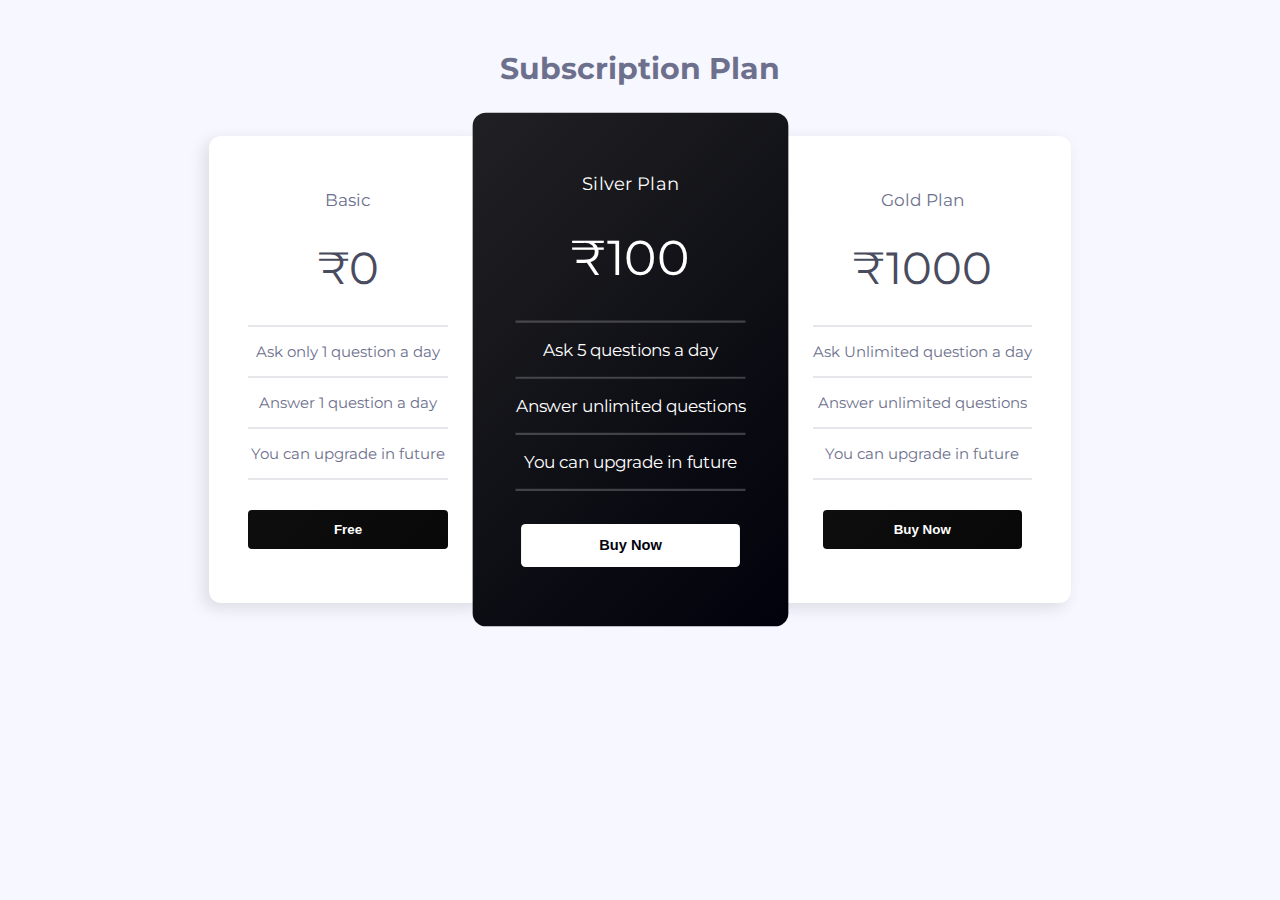
==== index.html @ f2072dca "Rename plan.html to index.html" ====
<!DOCTYPE html>
<html lang="en">
<head>
    <meta charset="UTF-8">
    <meta http-equiv="X-UA-Compatible" content="IE=edge">
    <meta name="viewport" content="width=device-width, initial-scale=1.0">
    <title>Document</title>

    <!-- <link rel="icon" type="image/png" sizes="32x32" href="./images/favicon-32x32.png" /> -->
    <link rel="preconnect" href="https://fonts.gstatic.com" />
    <link href="https://fonts.googleapis.com/css2?family=Montserrat:wght@700&display=swap" rel="stylesheet" />
    <link rel="stylesheet" href="plan.css">
    <title>Subscription Plan</title>
    </head>
    
    <body>
      <header>
        <h1>Subscription Plan</h1>
      </header>
      <div class="cards">
        <div class="card shadow">
          <ul>
            <li class="pack">Basic</li>
            <li id="basic" class="price bottom-bar">&#x20b9;0</li>
            <li class="bottom-bar">Ask only  1 question  a day</li>
            <li class="bottom-bar">Answer 1 question a day</li>
            <li class="bottom-bar">You can upgrade in future</li>
            <li><button class="btn">Free</button></li>
          </ul>
        </div>
        <div class="card active">
          <ul>
            <li class="pack">Silver Plan</li>
            <li id="professional" class="price bottom-bar">&#x20b9;100</li>
            <li class="bottom-bar">Ask 5 questions a day</li>
            <li class="bottom-bar">Answer unlimited questions</li>
            <li class="bottom-bar">You can upgrade in future</li>
            <li><button class="btn active-btn" onclick="window.location.href=' https://checkout.stripe.com/c/pay/cs_test_a1O14YlQXGfFQskhM7VuxrQ1fVtc6GUXXMdTdLvvVKU1vteurA0psP9XcR#[base64]%2FJ21xcXV2Pyoqb3YrdnF3bHVgK2ZqaConKSdpamZkaWAnPydgaycpJ2BoZ2BhVmpwd2ZgJz8nZ3B8Wmdxa1o0SG51SjJWQGhgN3Y0dGp0U2hsXFRAQkgneCUl';">Buy Now</button></li>
          </ul>
        </div>
        <div class="card shadow">
          <ul>
            <li class="pack">Gold Plan</li>
            <li id="master" class="price bottom-bar">&#x20b9;1000</li>
            <li class="bottom-bar">Ask Unlimited question a day</li>
            <li class="bottom-bar">Answer unlimited questions</li>
            <li class="bottom-bar">You can upgrade in future</li>
            <li><button class="btn" onclick="window.location.href=' https://checkout.stripe.com/c/pay/cs_test_a1v2BMcPEGdJXX5kg13nZc8gZ8GAog7TgOjzRCgkD8pbk78Hsi5jwOLrYj#[base64]%2FJ21xcXV2Pyoqb3YrdnF3bHVgK2ZqaConKSdpamZkaWAnPydgaycpJ2BoZ2BhVmpwd2ZgJz8nZ3B8Wmdxa1o0SG50PEBWQGhgN3Y0dGp0TnBxbkw9fE4neCUl';">Buy Now</button></li>
          </ul>
        </div>
      </div>

    </body>
</html>
---- plan.css ----
* {
    box-sizing: border-box;
    margin: 0;
    padding: 0;
  }
  html {
    font-size: 15px;
  }
  body {
    background: #f7f7ff;
    font-family: "Montserrat", sans-serif;
    width: 80%;
    max-width: 1440px;
    margin: 0 auto;
    display: flex;
    flex-direction: column;
    align-items: center;
    overflow-x: hidden;
  }
  header {
    color: hsl(233, 13%, 49%);
    margin: 3.3rem 0;
    display: flex;
    flex-direction: column;
    justify-content: center;
    align-items: center;
  }
  /* .toggle {
    margin-top: 2rem;
    color: hsl(234, 14%, 74%);
    display: flex;
    align-items: center;
  }
  .toggle-btn {
    margin: 0 1rem;
  }
  .checkbox {
    display: none;
  } */
  
  .sub {
    background: linear-gradient(
      135deg,
      rgba(163, 168, 240, 1) 0%,
      rgb(213, 221, 105) 100%
    );
    display: flex;
    justify-content: flex-start;
    align-items: center;
    /* height: 25px;
    width: 50px; */
    height: 1.6rem;
    width: 3.3rem;
    border-radius: 1.6rem;
    padding: 0.3rem;
  }
  /* .circle {
    background-color: #fff;
    height: 1.4rem;
    width: 1.4rem;
    border-radius: 50%;
  }
  .checkbox:checked + .sub {
    justify-content: flex-end;
  } */
  
  .cards {
    display: flex;
    justify-content: center;
    align-items: center;
    flex-wrap: wrap;
  }
  
  .card {
    background: #fff;
    color: hsl(233, 13%, 49%);
    border-radius: 0.8rem;
  }
  
  .cards .card.active {
    background: linear-gradient(
      135deg,
      rgb(33, 33, 36) 0%,
      rgb(0, 1, 10) 100%
    );
    color: #fff;
    display: flex;
    align-items: center;
    transform: scale(1.1);
    z-index: 1;
  }
  ul {
    margin: 2.6rem;
    display: flex;
    flex-direction: column;
    align-items: center;
    justify-content: space-around;
  }
  ul li {
    list-style-type: none;
    display: flex;
    justify-content: center;
    width: 100%;
    padding: 1rem 0;
  }
  ul li.price {
    font-size: 3rem;
    color: hsl(232, 13%, 33%);
    padding-bottom: 2rem;
  }
  .shadow {
    box-shadow: -5px 5px 15px 1px rgba(0, 0, 0, 0.1);
  }
  
  .card.active .price {
    color: #fff;
  }
  
  .btn {
    margin-top: 1rem;
    height: 2.6rem;
    width: 13.3rem;
    display: flex;
    justify-content: center;
    align-items: center;
    border-radius: 4px;
    background: linear-gradient(
      135deg,
      rgb(14, 14, 15) 0%,
      rgb(8, 8, 8) 100%
    );
    color: #fff;
    outline: none;
    border: 0;
    font-weight: bold;
  }

  .btn:hover{
    cursor:pointer;
  }
  .active-btn {
    background: #fff;
    color: hsl(240, 75%, 3%);
  }
  .bottom-bar {
    border-bottom: 2px solid hsla(240, 8%, 85%, 0.582);
  }
  .card.active .bottom-bar {
    border-bottom: 2px solid hsla(240, 8%, 85%, 0.253);
  }
  .pack {
    font-size: 1.1rem;
  }
  
  @media (max-width: 280px) {
    ul {
      margin: 1rem;
    }
    h1 {
      font-size: 1.2rem;
    }
 
    .cards {
      margin: 0;
      display: flex;
      flex-direction: column;
    }
  
    .card {
      transform: scale(0.8);
      margin-bottom: 1rem;
    }
    .cards .card.active {
      transform: scale(0.8);
    }
  }
  
  @media (min-width: 280px) and (max-width: 320px) {
    ul {
      margin: 20px;
    }
    .cards {
      display: flex;
      flex-direction: column;
    }
    .card {
      margin-bottom: 1rem;
    }
    .cards .card.active {
      transform: scale(1);
    }
  }
  
  @media (min-width: 320px) and (max-width: 414px) {
    .cards {
      display: flex;
      flex-direction: column;
    }
    .card {
      margin-bottom: 1rem;
    }
    .cards .card.active {
      transform: scale(1);
    }
  }
  @media (min-width: 414px) and (max-width: 768px) {
    .card {
      margin-bottom: 1rem;
      margin-right: 1rem;
    }
    .cards .card.active {
      transform: scale(1);
    }
  }
  @media (min-width: 768px) and (max-width: 1046px) {
    .cards {
      display: flex;
    }
    .card {
      margin-bottom: 1rem;
      margin-right: 1rem;
    }
    .cards .card.active {
      transform: scale(1);
    }
  }
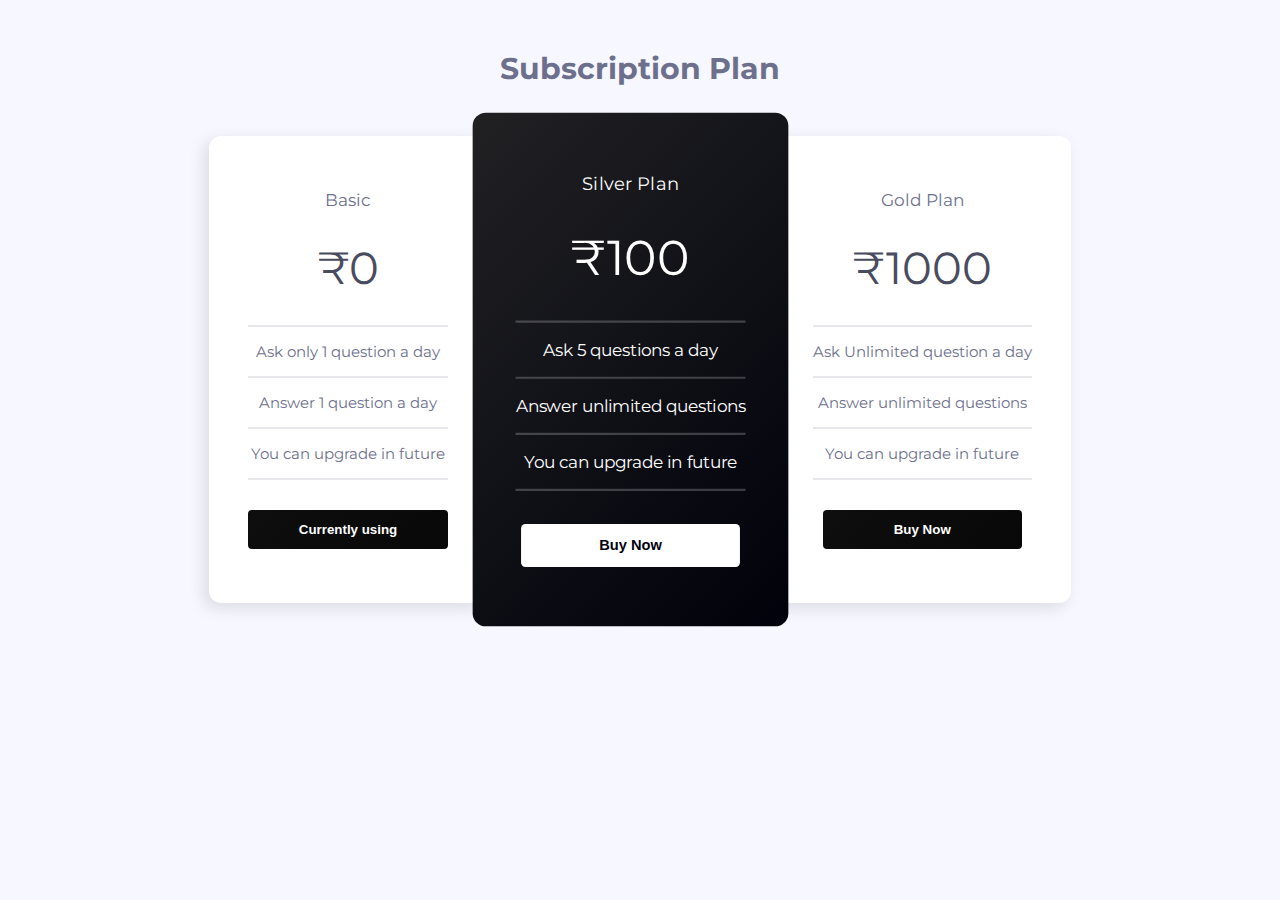
==== commit 1b3bda8b: "Update index.html" ====
--- a/index.html
+++ b/index.html
@@ -4,7 +4,7 @@
     <meta charset="UTF-8">
     <meta http-equiv="X-UA-Compatible" content="IE=edge">
     <meta name="viewport" content="width=device-width, initial-scale=1.0">
-    <title>Document</title>
+    <title>Subscription Plan</title>
 
     <!-- <link rel="icon" type="image/png" sizes="32x32" href="./images/favicon-32x32.png" /> -->
     <link rel="preconnect" href="https://fonts.gstatic.com" />
@@ -25,7 +25,7 @@
             <li class="bottom-bar">Ask only  1 question  a day</li>
             <li class="bottom-bar">Answer 1 question a day</li>
             <li class="bottom-bar">You can upgrade in future</li>
-            <li><button class="btn">Free</button></li>
+            <li><button class="btn">Currently using</button></li>
           </ul>
         </div>
         <div class="card active">
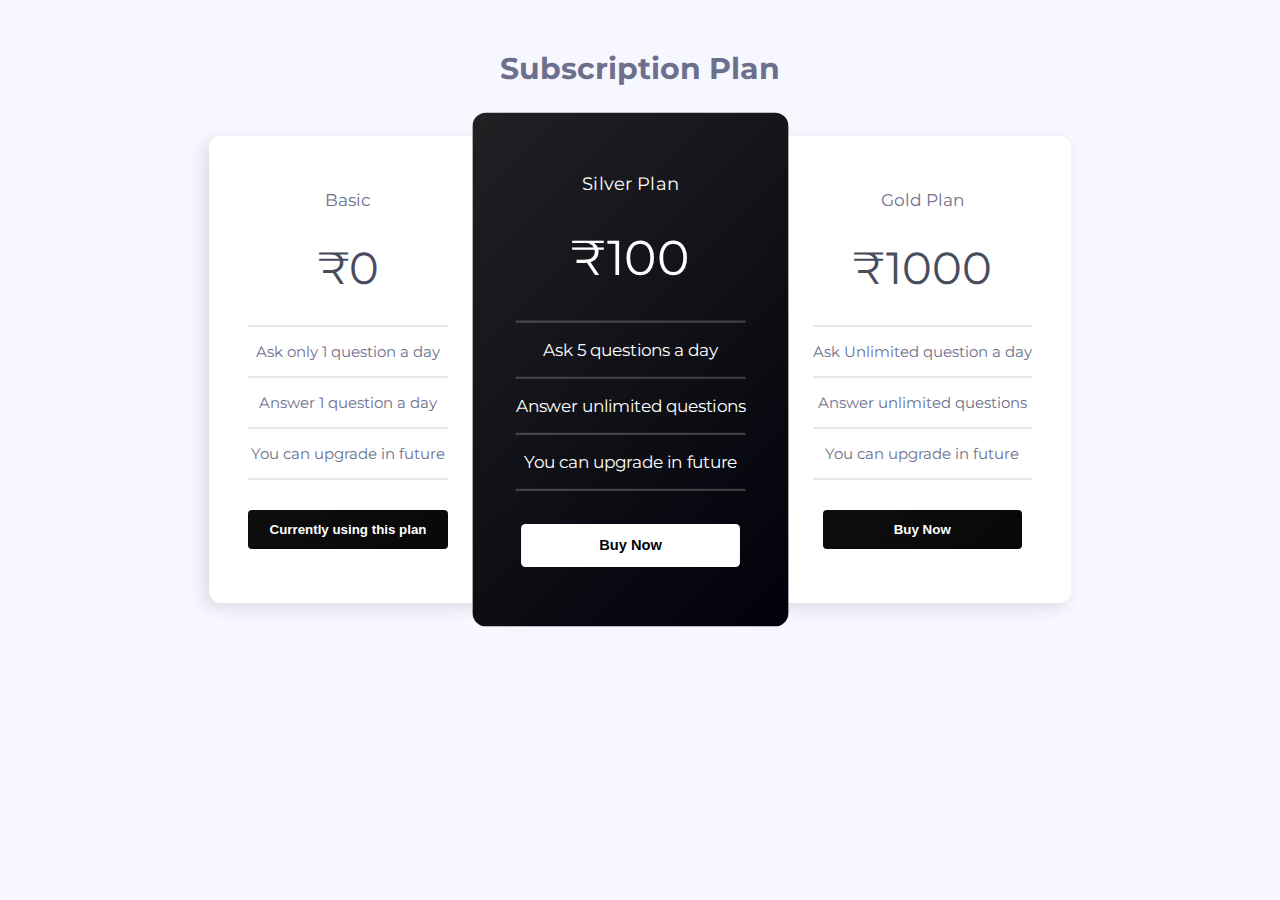
==== commit 3a570e79: "Update index.html" ====
--- a/index.html
+++ b/index.html
@@ -25,7 +25,7 @@
             <li class="bottom-bar">Ask only  1 question  a day</li>
             <li class="bottom-bar">Answer 1 question a day</li>
             <li class="bottom-bar">You can upgrade in future</li>
-            <li><button class="btn">Currently using</button></li>
+            <li><button class="btn">Currently using this plan</button></li>
           </ul>
         </div>
         <div class="card active">
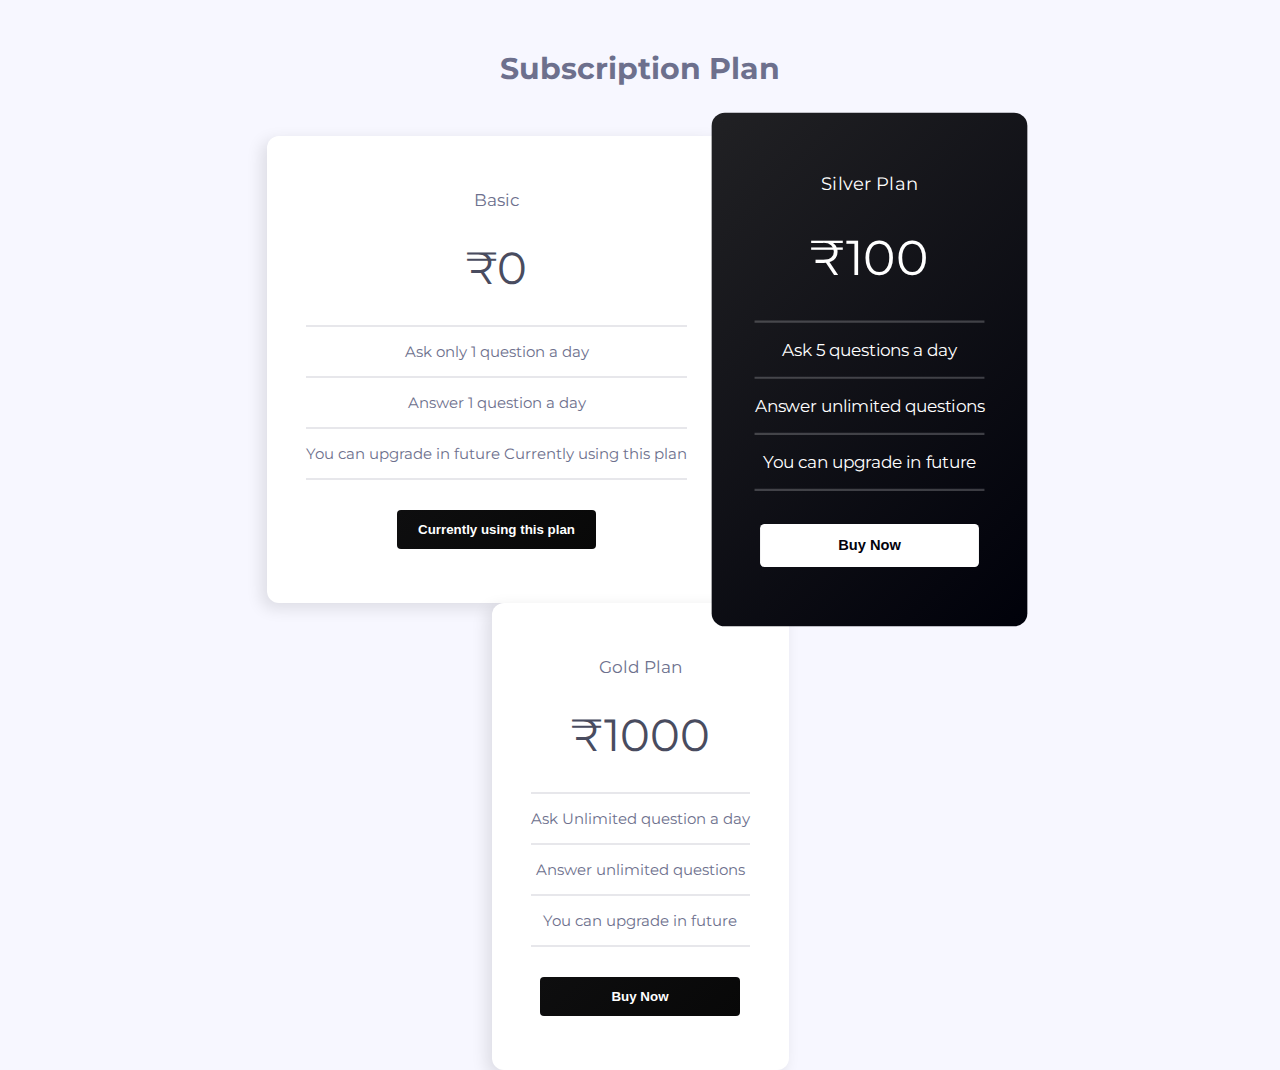
==== commit 5c2826c0: "Update index.html" ====
--- a/index.html
+++ b/index.html
@@ -24,7 +24,7 @@
             <li id="basic" class="price bottom-bar">&#x20b9;0</li>
             <li class="bottom-bar">Ask only  1 question  a day</li>
             <li class="bottom-bar">Answer 1 question a day</li>
-            <li class="bottom-bar">You can upgrade in future</li>
+            <li class="bottom-bar">You can upgrade in future Currently using this plan</li>
             <li><button class="btn">Currently using this plan</button></li>
           </ul>
         </div>
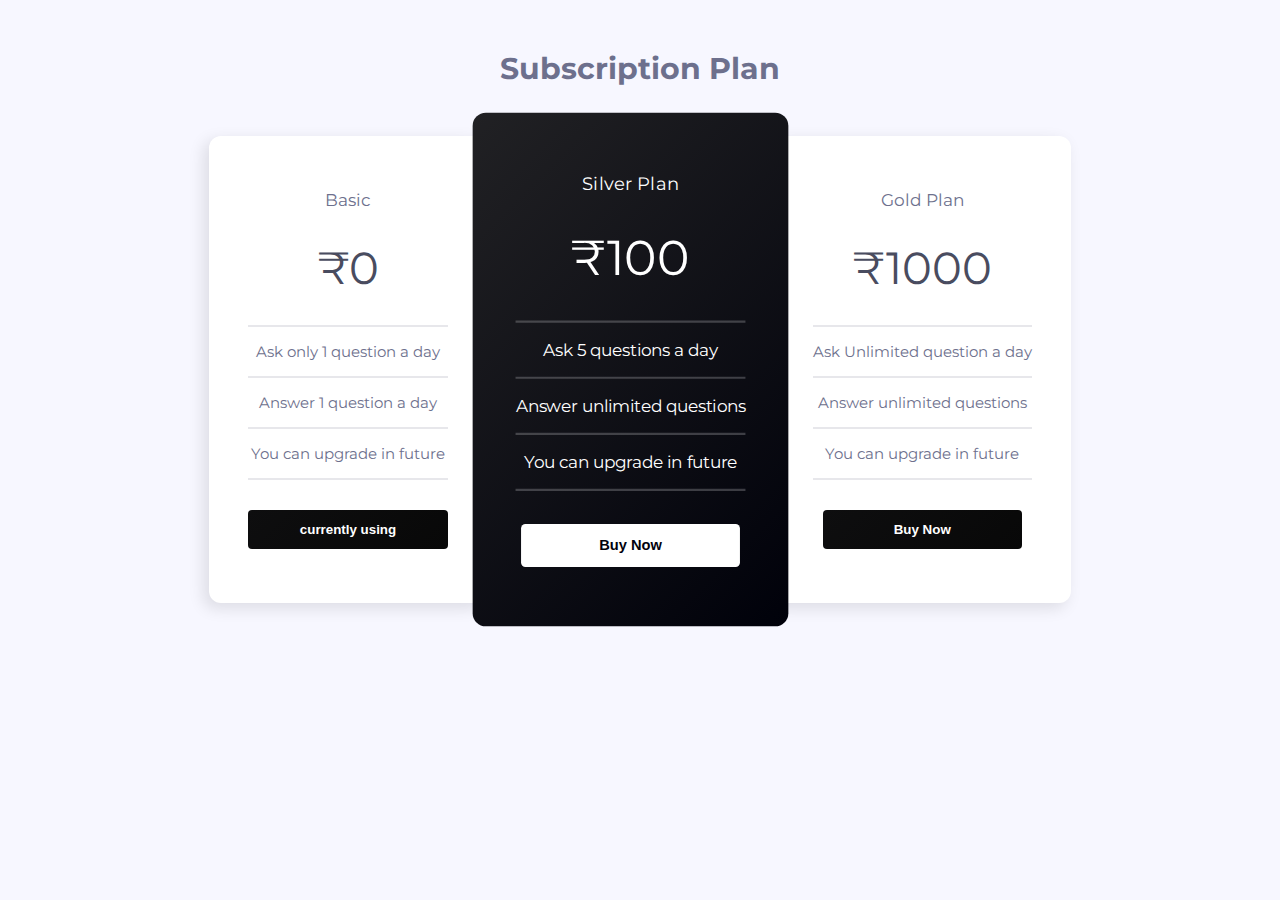
==== commit f888ea08: "Update index.html" ====
--- a/index.html
+++ b/index.html
@@ -4,7 +4,7 @@
     <meta charset="UTF-8">
     <meta http-equiv="X-UA-Compatible" content="IE=edge">
     <meta name="viewport" content="width=device-width, initial-scale=1.0">
-    <title>Subscription Plan</title>
+    <title>Document</title>
 
     <!-- <link rel="icon" type="image/png" sizes="32x32" href="./images/favicon-32x32.png" /> -->
     <link rel="preconnect" href="https://fonts.gstatic.com" />
@@ -24,8 +24,8 @@
             <li id="basic" class="price bottom-bar">&#x20b9;0</li>
             <li class="bottom-bar">Ask only  1 question  a day</li>
             <li class="bottom-bar">Answer 1 question a day</li>
-            <li class="bottom-bar">You can upgrade in future Currently using this plan</li>
-            <li><button class="btn">Currently using this plan</button></li>
+            <li class="bottom-bar">You can upgrade in future</li>
+            <li><button class="btn">currently using</button></li>
           </ul>
         </div>
         <div class="card active">
